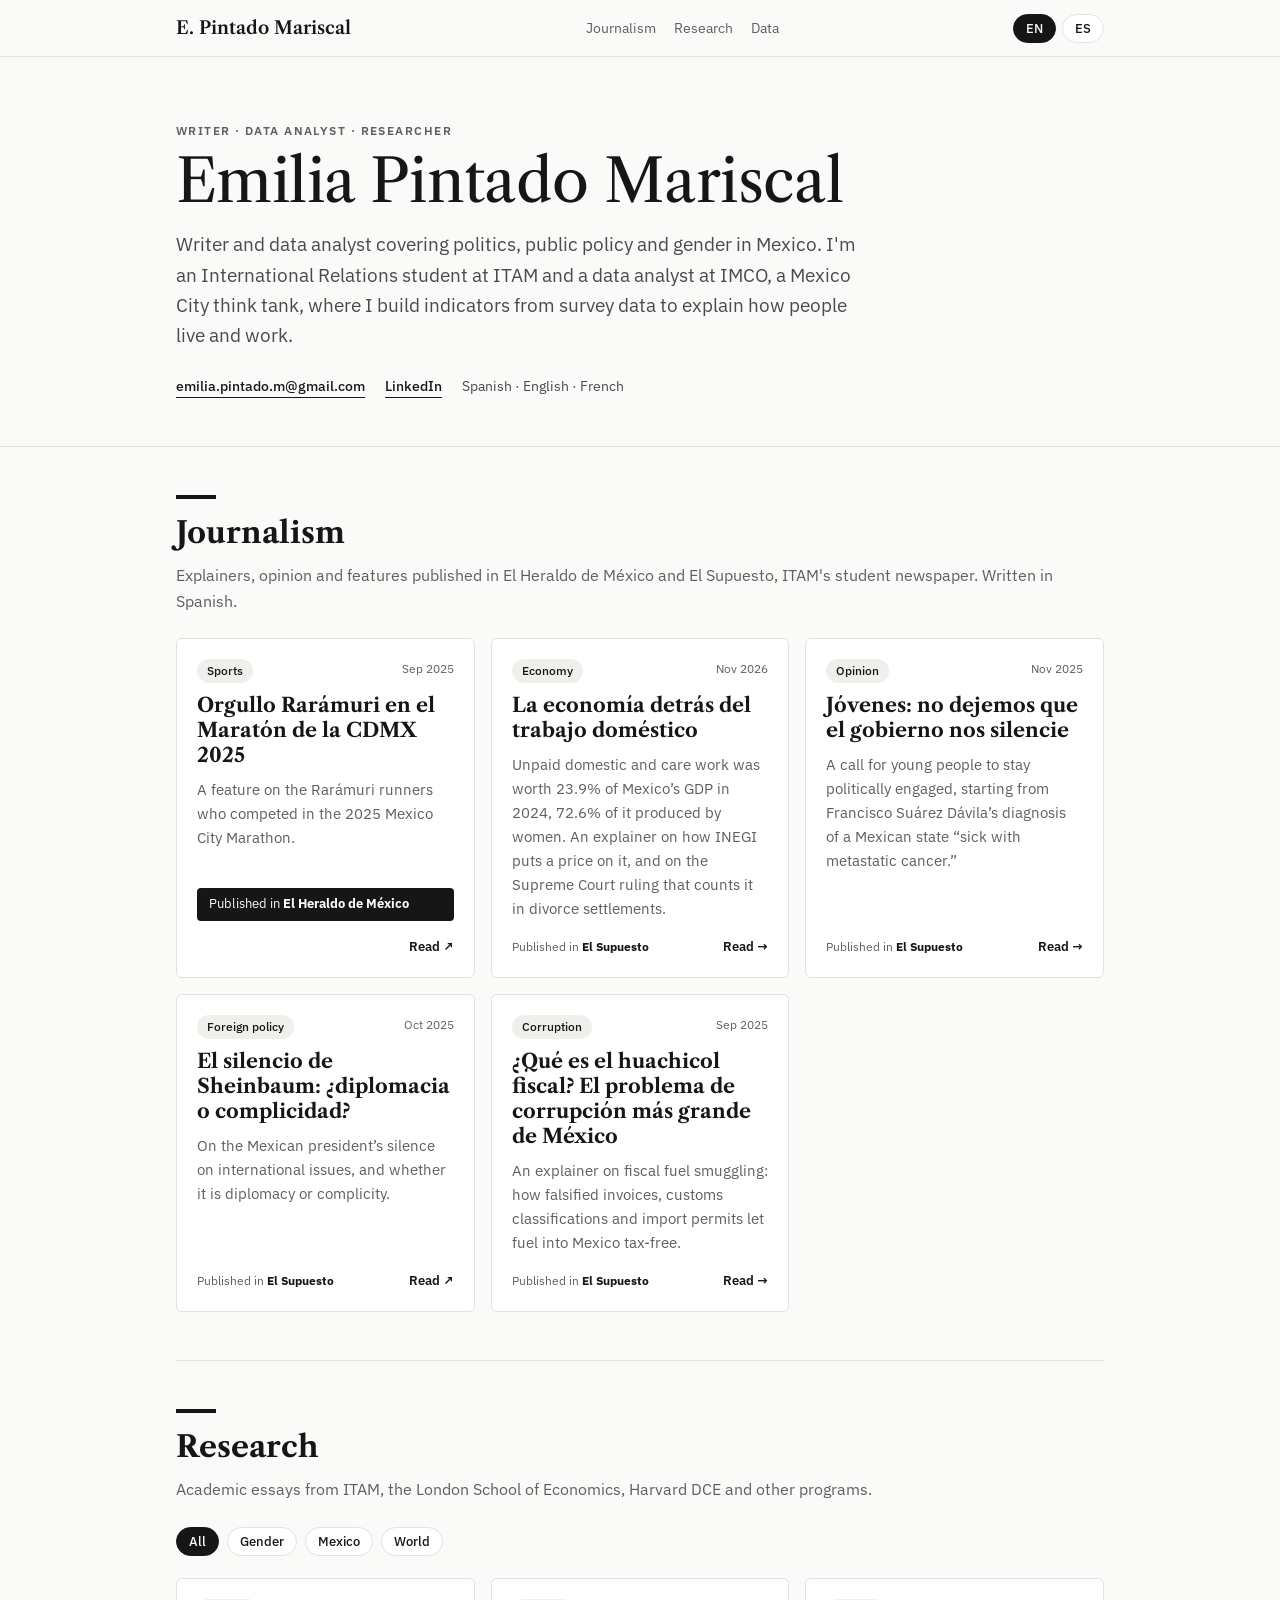
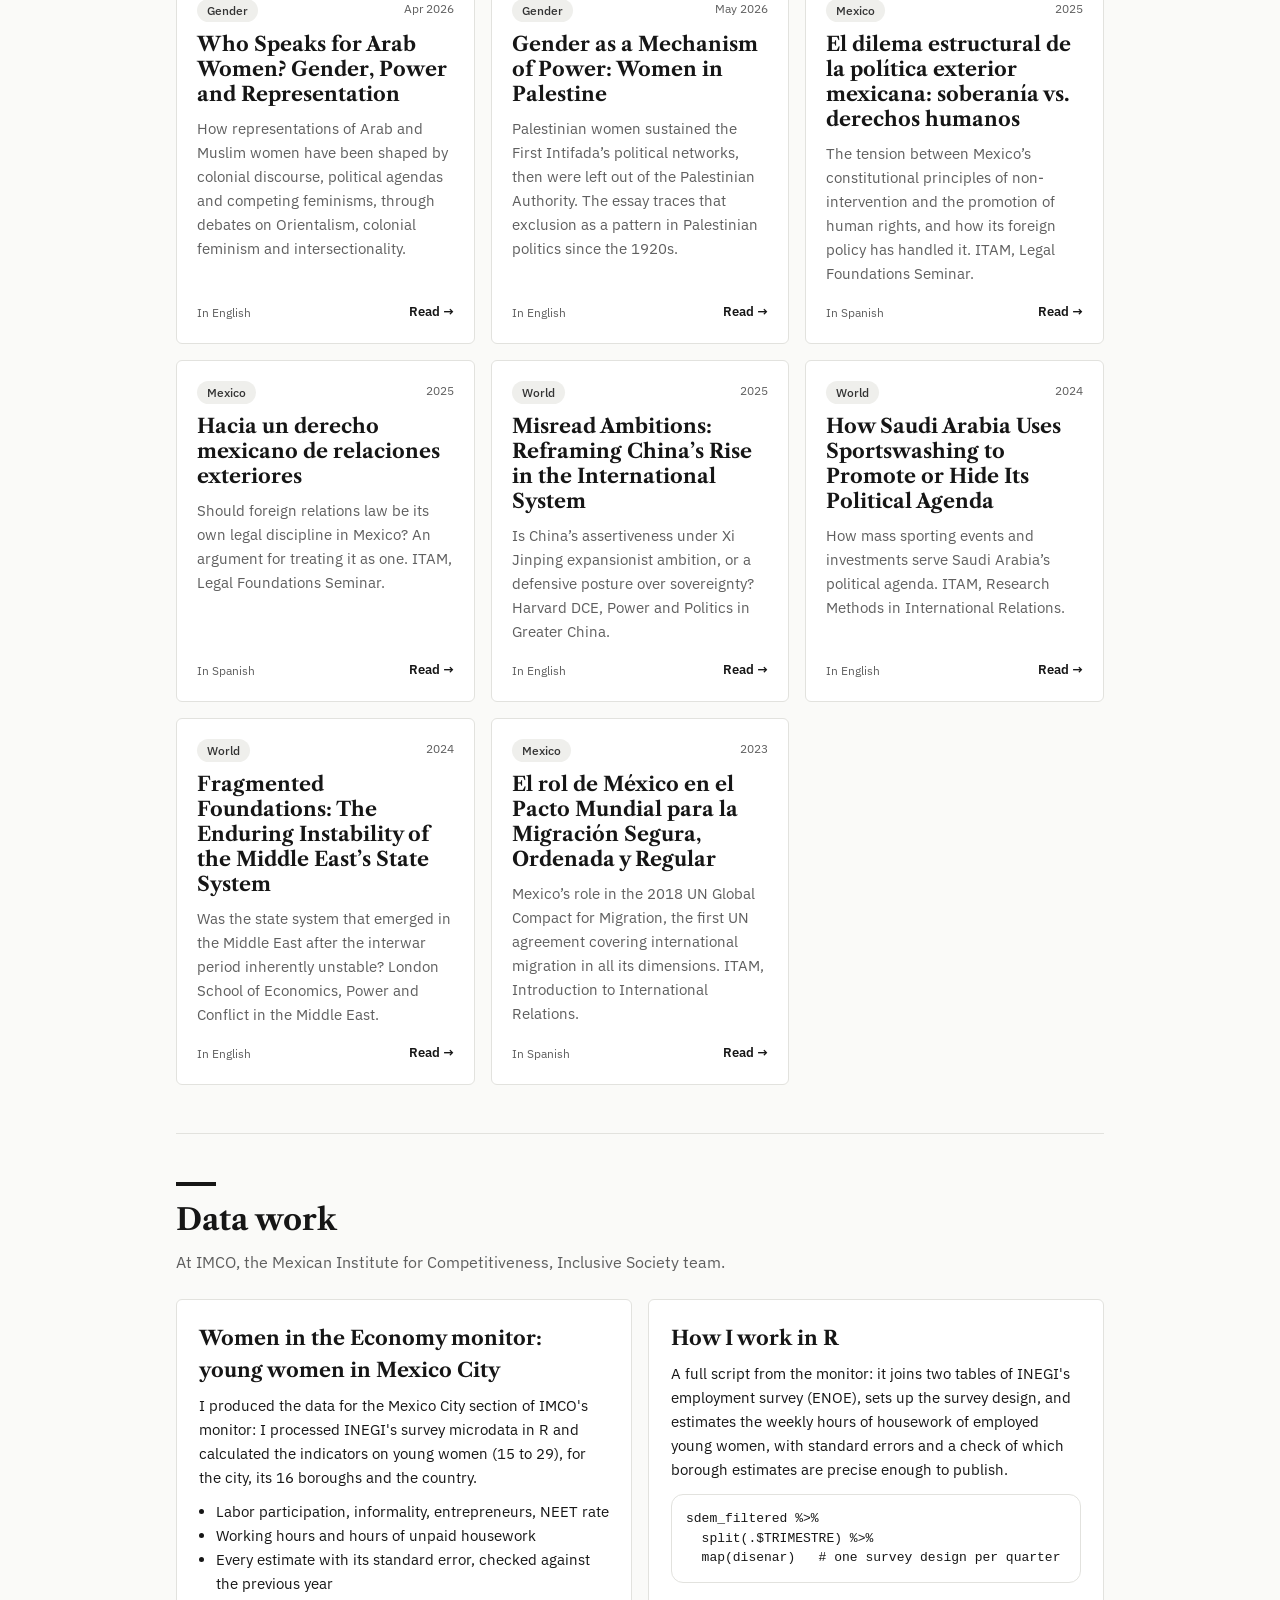
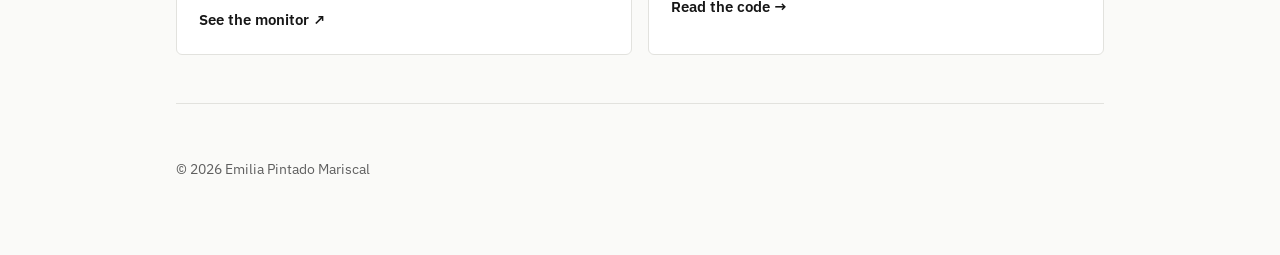
==== index.html @ 29402c15 "Portfolio site: writing, research and data Co-Authored-By: Claude Opus 5.5 <noreply@anthropic.com>" ====
<!doctype html>
<html lang="en">
<head>
<meta charset="utf-8">
<meta name="viewport" content="width=device-width, initial-scale=1">
<title>Emilia Pintado Mariscal</title>
<meta name="description" content="Writing, research and data work by Emilia Pintado Mariscal: politics, public policy, gender and international affairs.">
<link rel="preconnect" href="https://fonts.googleapis.com">
<link rel="preconnect" href="https://fonts.gstatic.com" crossorigin>
<link href="https://fonts.googleapis.com/css2?family=Libre+Caslon+Text:ital,wght@0,400;0,700;1,400&family=IBM+Plex+Sans:wght@400;500;600&family=Source+Serif+4:opsz,wght@8..60,400;8..60,600&display=swap" rel="stylesheet">
<style>
:root{
  --bg:#fafaf8; --surface:#ffffff; --ink:#161616; --muted:#5f5f5f; --line:#e2e2de;
  --accent:#161616; --accent-soft:#efefec; --chip:#efefec; --gold:#5f5f5f;
  --hero:#fafaf8; --hero-ink:#161616; --hero-muted:#4a4a4a;
  --t-gender:#efefec; --t-gender-ink:#333; --t-mexico:#efefec; --t-mexico-ink:#333; --t-world:#efefec; --t-world-ink:#333;
}
@media (prefers-color-scheme: dark){
  :root:not([data-theme="light"]){
    --bg:#121212; --surface:#1b1b1b; --ink:#f0f0ee; --muted:#a8a8a4; --line:#2e2e2e;
    --accent:#f0f0ee; --accent-soft:#262626; --chip:#262626; --gold:#a8a8a4;
    --hero:#121212; --hero-ink:#f0f0ee; --hero-muted:#c4c4c0;
    --t-gender:#262626; --t-gender-ink:#ddd; --t-mexico:#262626; --t-mexico-ink:#ddd; --t-world:#262626; --t-world-ink:#ddd;
  }
}
:root[data-theme="dark"]{
  --bg:#121212; --surface:#1b1b1b; --ink:#f0f0ee; --muted:#a8a8a4; --line:#2e2e2e;
    --accent:#f0f0ee; --accent-soft:#262626; --chip:#262626; --gold:#a8a8a4;
    --hero:#121212; --hero-ink:#f0f0ee; --hero-muted:#c4c4c0;
    --t-gender:#262626; --t-gender-ink:#ddd; --t-mexico:#262626; --t-mexico-ink:#ddd; --t-world:#262626; --t-world-ink:#ddd;
}
*{box-sizing:border-box}
html{scroll-behavior:smooth}
body{margin:0;background:var(--bg);color:var(--ink);font:16px/1.6 "IBM Plex Sans",system-ui,sans-serif;-webkit-font-smoothing:antialiased}
a{color:inherit}
.wrap{max-width:960px;margin:0 auto;padding:0 16px}
header.top{position:sticky;top:0;z-index:5;background:color-mix(in srgb,var(--bg) 92%,transparent);backdrop-filter:blur(8px);border-bottom:1px solid var(--line)}
header.top .wrap{display:flex;align-items:center;justify-content:space-between;gap:12px;height:56px}
.brand{font-family:"Libre Caslon Text",Georgia,serif;font-weight:600;font-size:18px;text-decoration:none}
nav.links{display:flex;gap:18px;font-size:14px}
nav.links a{text-decoration:none;color:var(--muted)}
nav.links a:hover{color:var(--ink)}
.controls{display:flex;gap:6px}
.btn{border:1px solid var(--line);background:var(--surface);color:var(--ink);border-radius:999px;padding:5px 12px;font:500 13px "IBM Plex Sans",sans-serif;cursor:pointer}
.btn[aria-pressed="true"]{background:var(--ink);color:var(--bg);border-color:var(--ink)}
.hero{padding:72px 0 40px}
.eyebrow{text-transform:uppercase;letter-spacing:.12em;font-size:12px;color:var(--accent);font-weight:600}
h1{font-family:"Libre Caslon Text",Georgia,serif;font-weight:400;font-size:clamp(38px,6vw,60px);line-height:1.05;margin:10px 0 16px;letter-spacing:-.01em}
.lede{font-size:19px;color:var(--muted);max-width:680px;margin:0}
.meta{display:flex;flex-wrap:wrap;gap:10px 20px;margin-top:24px;font-size:14px}
.meta a{color:var(--accent);text-decoration:none;font-weight:500}
section{padding:48px 0;border-top:1px solid var(--line)}
section:first-of-type{border-top:0}
h2{font-family:"Libre Caslon Text",Georgia,serif;font-weight:700;font-size:30px;margin:0 0 6px}
.sub{color:var(--muted);margin:0 0 24px}
.filters{display:flex;flex-wrap:wrap;gap:8px;margin-bottom:22px}
.grid{display:grid;grid-template-columns:repeat(auto-fill,minmax(280px,1fr));gap:16px}
.card{background:var(--surface);border:1px solid var(--line);border-radius:6px;padding:20px;display:flex;flex-direction:column;gap:10px;transition:transform .15s,border-color .15s}
.card:hover{border-color:var(--ink)}
.card .top{display:flex;justify-content:space-between;gap:8px;font-size:12px;color:var(--muted)}
.tag{background:var(--chip);border-radius:999px;padding:2px 10px;font-weight:500}
.card h3{font-family:"Libre Caslon Text",Georgia,serif;font-weight:700;font-size:20px;line-height:1.25;margin:0}
.card p{margin:0;color:var(--muted);font-size:15px}
.card .foot{margin-top:auto;display:flex;justify-content:space-between;align-items:center;font-size:13px;padding-top:6px}
.card .foot a{color:var(--accent);font-weight:600;text-decoration:none}
.card .foot a:hover{text-decoration:underline}
.pubbox{margin-top:auto;background:var(--ink);color:var(--bg);padding:6px 12px;border-radius:4px;font-size:13px}
.card .pubbox strong{color:var(--bg)}
.pubbox + .foot{margin-top:0}
.lang{font-size:12px;color:var(--muted)}
.lang strong{color:var(--ink)}
.soon{font-size:13px;color:var(--muted)}
pre.snip{background:var(--surface);border:1px solid var(--line);border-radius:12px;padding:14px;overflow-x:auto;font:13px/1.5 ui-monospace,Menlo,monospace;margin:12px 0 0}
.panel a{color:var(--accent);font-weight:600;text-decoration:none}
.panel ul{margin:10px 0 0;padding-left:1.1em;font-size:15px}
.data{display:grid;grid-template-columns:1fr 1fr;gap:16px}
.panel{background:var(--surface);border:1px solid var(--line);border-radius:6px;padding:22px}
.panel h3{font-family:"Libre Caslon Text",Georgia,serif;margin:0 0 8px;font-size:20px}
.panel p{margin:0;font-size:15px}
footer{padding:40px 0 60px;border-top:1px solid var(--line);color:var(--muted);font-size:14px}
.heroband{background:var(--hero);color:var(--hero-ink);border-bottom:1px solid var(--line)}
.heroband .hero{padding:64px 0 48px}
.heroband .eyebrow{color:var(--gold)}
.heroband .lede{color:var(--hero-muted)}
.heroband .meta a{color:var(--hero-ink);border-bottom:1px solid var(--ink)}
.heroband .meta span{color:var(--hero-muted)}
h2{position:relative;padding-top:14px}
h2::before{content:"";position:absolute;top:0;left:0;width:40px;height:4px;background:var(--accent)}
.tag.gender{background:var(--t-gender);color:var(--t-gender-ink)}
.tag.mexico{background:var(--t-mexico);color:var(--t-mexico-ink)}
.tag.world{background:var(--t-world);color:var(--t-world-ink)}
.tag.press{background:var(--accent-soft);color:var(--accent)}
.card .foot a{color:var(--accent)}
@media (max-width:700px){[hidden]{display:none!important}
@media (max-width:700px){
  nav.links{display:none}
  .data{grid-template-columns:1fr}
  .hero{padding:48px 0 28px}
}
</style>
</head>
<body>
<header class="top">
  <div class="wrap">
    <a class="brand" href="#">E. Pintado Mariscal</a>
    <nav class="links">
      <a href="#journalism" data-en="Journalism" data-es="Periodismo">Journalism</a>
      <a href="#research" data-en="Research" data-es="Investigación">Research</a>
      <a href="#data" data-en="Data" data-es="Datos">Data</a>
    </nav>
    <div class="controls" role="group" aria-label="Language">
      <button class="btn" data-set-lang="en" aria-pressed="true">EN</button>
      <button class="btn" data-set-lang="es" aria-pressed="false">ES</button>
    </div>
  </div>
</header>

<div class="heroband"><div class="wrap">
  <div class="hero">
    <div class="eyebrow" data-en="Writer · Data analyst · Researcher" data-es="Escritora · Analista de datos · Investigadora">Writer · Data analyst · Researcher</div>
    <h1>Emilia Pintado Mariscal</h1>
    <p class="lede" data-en="Writer and data analyst covering politics, public policy and gender in Mexico. I'm an International Relations student at ITAM and a data analyst at IMCO, a Mexico City think tank, where I build indicators from survey data to explain how people live and work." data-es="Escritora y analista de datos. Escribo sobre política, políticas públicas y género en México. Estudio Relaciones Internacionales en el ITAM y soy analista de datos en el IMCO, un think tank en la Ciudad de México, donde construyo indicadores con datos de encuestas para explicar cómo vive y trabaja la gente.">Writer and data analyst covering politics, public policy and gender in Mexico. I'm an International Relations student at ITAM and a data analyst at IMCO, a Mexico City think tank, where I build indicators from survey data to explain how people live and work.</p>
    <div class="meta">
      <a href="mailto:emilia.pintado.m@gmail.com">emilia.pintado.m@gmail.com</a>
      <a href="https://www.linkedin.com/in/emilia-pintado-mariscal-480bb62b3/" target="_blank" rel="noopener">LinkedIn</a>
      <span data-en="Spanish · English · French" data-es="Español · Inglés · Francés">Spanish · English · French</span>
    </div>
  </div>

</div></div>
<main class="wrap">
  <section id="journalism">
    <h2 data-en="Journalism" data-es="Periodismo">Journalism</h2>
    <p class="sub" data-en="Explainers, opinion and features published in El Heraldo de México and El Supuesto, ITAM's student newspaper. Written in Spanish." data-es="Explicativos, opinión y crónicas publicados en El Heraldo de México y en El Supuesto, el periódico estudiantil del ITAM.">Explainers, opinion and features published in El Heraldo de México and El Supuesto, ITAM's student newspaper. Written in Spanish.</p>
    <div class="grid" id="journalism-grid"></div>
  </section>

  <section id="research">
    <h2 data-en="Research" data-es="Investigación">Research</h2>
    <p class="sub" data-en="Academic essays from ITAM, the London School of Economics, Harvard DCE and other programs." data-es="Ensayos académicos del ITAM, la London School of Economics, Harvard DCE y otros programas.">Academic essays from ITAM, the London School of Economics, Harvard DCE and other programs.</p>
    <div class="filters" id="filters"></div>
    <div class="grid" id="research-grid"></div>
  </section>

  <section id="data">
    <h2 data-en="Data work" data-es="Trabajo con datos">Data work</h2>
    <p class="sub" data-en="At IMCO, the Mexican Institute for Competitiveness, Inclusive Society team." data-es="En el equipo de Sociedad Incluyente del IMCO, el Instituto Mexicano para la Competitividad.">At IMCO, the Mexican Institute for Competitiveness, Inclusive Society team.</p>
    <div class="data">
      <div class="panel">
        <h3 data-en="Women in the Economy monitor: young women in Mexico City" data-es="Monitor Mujeres en la economía: mujeres jóvenes en la CDMX">Women in the Economy monitor: young women in Mexico City</h3>
        <p data-en="I produced the data for the Mexico City section of IMCO's monitor: I processed INEGI's survey microdata in R and calculated the indicators on young women (15 to 29), for the city, its 16 boroughs and the country."
           data-es="Generé los datos de la sección de la CDMX del monitor del IMCO: procesé en R los microdatos de encuestas del INEGI y calculé los indicadores sobre mujeres jóvenes (15 a 29 años) para la ciudad, sus 16 alcaldías y el país.">I produced the data for the Mexico City section of IMCO's monitor: I processed INEGI's survey microdata in R and calculated the indicators on young women (15 to 29), for the city, its 16 boroughs and the country.</p>
        <ul>
          <li data-en="Labor participation, informality, entrepreneurs, NEET rate" data-es="Participación laboral, informalidad, emprendedoras, ninis">Labor participation, informality, entrepreneurs, NEET rate</li>
          <li data-en="Working hours and hours of unpaid housework" data-es="Horas de trabajo y horas de quehaceres no remunerados">Working hours and hours of unpaid housework</li>
          <li data-en="Every estimate with its standard error, checked against the previous year" data-es="Cada estimación con su error estándar, revisada contra el año anterior">Every estimate with its standard error, checked against the previous year</li>
        </ul>
        <p style="margin-top:12px"><a href="https://imco.org.mx/monitor/mujeres-en-la-economia/?tab=cdmx" target="_blank" rel="noopener" data-en="See the monitor ↗" data-es="Ver el monitor ↗">See the monitor ↗</a></p>
      </div>
      <div class="panel">
        <h3 data-en="How I work in R" data-es="Cómo trabajo en R">How I work in R</h3>
        <p data-en="A full script from the monitor: it joins two tables of INEGI's employment survey (ENOE), sets up the survey design, and estimates the weekly hours of housework of employed young women, with standard errors and a check of which borough estimates are precise enough to publish."
           data-es="Un script completo del monitor: une dos tablas de la ENOE del INEGI, arma el diseño muestral y estima las horas a la semana de quehaceres de las mujeres jóvenes ocupadas, con errores estándar y una revisión de qué estimaciones por alcaldía son publicables.">A full script from the monitor: it joins two tables of INEGI's employment survey (ENOE), sets up the survey design, and estimates the weekly hours of housework of employed young women, with standard errors and a check of which borough estimates are precise enough to publish.</p>
<pre class="snip">sdem_filtered %&gt;%
  split(.$TRIMESTRE) %&gt;%
  map(disenar)   # one survey design per quarter</pre>
        <p style="margin-top:12px"><a href="code/horas-quehaceres.html" data-en="Read the code →" data-es="Ver el código →">Read the code →</a></p>
      </div>
    </div>
  </section>

  <footer>
    <p>© 2026 Emilia Pintado Mariscal</p>
  </footer>
</main>

<script>
// Each piece opens its own page under writing/, unless it only lives on an outside site (external).
const ES = 'https://blog.elsupuesto.com';

const journalism = [
  {title:'Orgullo Rarámuri en el Maratón de la CDMX 2025', date:'2025-09', url:'https://heraldodemexico.com.mx/tendencias/2025/9/12/orgullo-raramuri-en-el-maraton-de-la-cdmx-2025-729632.html', outlet:'El Heraldo de México', highlight:true, external:true, tag:{en:'Sports',es:'Deportes'},
   en:'A feature on the Rarámuri runners who competed in the 2025 Mexico City Marathon.',
   es:'Una crónica sobre los corredores rarámuri que participaron en el Maratón de la Ciudad de México 2025.'},
  {title:'La economía detrás del trabajo doméstico', date:'2026-11', url:'writing/economia-trabajo-domestico.html', outlet:'El Supuesto', tag:{en:'Economy',es:'Economía'},
   en:'Unpaid domestic and care work was worth 23.9% of Mexico’s GDP in 2024, 72.6% of it produced by women. An explainer on how INEGI puts a price on it, and on the Supreme Court ruling that counts it in divorce settlements.',
   es:'El trabajo doméstico y de cuidados no remunerado equivalió al 23.9% del PIB en 2024, y las mujeres generaron el 72.6%. Un explicativo sobre cómo lo valora el INEGI y sobre el criterio de la Suprema Corte que lo cuenta en los divorcios.'},
  {title:'Jóvenes: no dejemos que el gobierno nos silencie', date:'2025-11', url:'writing/jovenes-no-dejemos-que-nos-silencien.html', outlet:'El Supuesto', tag:{en:'Opinion',es:'Opinión'},
   en:'A call for young people to stay politically engaged, starting from Francisco Suárez Dávila’s diagnosis of a Mexican state “sick with metastatic cancer.”',
   es:'Un llamado a que los jóvenes sigan participando en la vida política, a partir del diagnóstico de Francisco Suárez Dávila sobre un Estado mexicano “con cáncer con metástasis extendida”.'},
  {title:'El silencio de Sheinbaum: ¿diplomacia o complicidad?', date:'2025-10', url:ES+'/nacional/2025/10/el-silencio-de-sheinbaum-diplomacia-o-complicidad/', outlet:'El Supuesto', external:true, tag:{en:'Foreign policy',es:'Política exterior'},
   en:'On the Mexican president’s silence on international issues, and whether it is diplomacy or complicity.',
   es:'Sobre el silencio de la presidenta ante temas internacionales: ¿diplomacia o complicidad?'},
  {title:'¿Qué es el huachicol fiscal? El problema de corrupción más grande de México', date:'2025-09', url:'writing/huachicol-fiscal.html', outlet:'El Supuesto', tag:{en:'Corruption',es:'Corrupción'},
   en:'An explainer on fiscal fuel smuggling: how falsified invoices, customs classifications and import permits let fuel into Mexico tax-free.',
   es:'Un explicativo sobre el huachicol fiscal: cómo facturas, clasificaciones aduaneras y permisos de importación manipulados meten combustible al país sin pagar impuestos.'},
];

const research = [
  {title:'Who Speaks for Arab Women? Gender, Power and Representation', date:'2026-04', lang:'EN', url:'writing/gender-politics-arab-world.html', cat:'gender',
   en:'How representations of Arab and Muslim women have been shaped by colonial discourse, political agendas and competing feminisms, through debates on Orientalism, colonial feminism and intersectionality.',
   es:'Cómo las representaciones de las mujeres árabes y musulmanas han sido moldeadas por el discurso colonial, agendas políticas y feminismos en disputa, a través de los debates sobre orientalismo, feminismo colonial e interseccionalidad.'},
  {title:'Gender as a Mechanism of Power: Women in Palestine', date:'2026-05', lang:'EN', url:'writing/gender-power-women-palestine.html', cat:'gender',
   en:'Palestinian women sustained the First Intifada’s political networks, then were left out of the Palestinian Authority. The essay traces that exclusion as a pattern in Palestinian politics since the 1920s.',
   es:'Las mujeres palestinas sostuvieron las redes políticas de la Primera Intifada y luego quedaron fuera de la Autoridad Palestina. El ensayo rastrea esa exclusión como un patrón en la política palestina desde los años veinte.'},
  {title:'El dilema estructural de la política exterior mexicana: soberanía vs. derechos humanos', date:'2025', lang:'ES', url:'writing/dilema-politica-exterior-mexicana.html', cat:'mexico',
   en:'The tension between Mexico’s constitutional principles of non-intervention and the promotion of human rights, and how its foreign policy has handled it. ITAM, Legal Foundations Seminar.',
   es:'La tensión entre los principios constitucionales de no intervención y de promoción de los derechos humanos, y cómo la ha resuelto la política exterior mexicana. ITAM, Seminario de Fundamentos Jurídicos.'},
  {title:'Hacia un derecho mexicano de relaciones exteriores', date:'2025', lang:'ES', url:'writing/derecho-relaciones-exteriores.html', cat:'mexico',
   en:'Should foreign relations law be its own legal discipline in Mexico? An argument for treating it as one. ITAM, Legal Foundations Seminar.',
   es:'¿Debe el derecho de las relaciones exteriores ser una disciplina jurídica autónoma en México? ITAM, Seminario de Fundamentos Jurídicos.'},
  {title:'Misread Ambitions: Reframing China’s Rise in the International System', date:'2025', lang:'EN', url:'writing/misread-ambitions-china.html', cat:'world',
   en:'Is China’s assertiveness under Xi Jinping expansionist ambition, or a defensive posture over sovereignty? Harvard DCE, Power and Politics in Greater China.',
   es:'¿La firmeza de China bajo Xi Jinping es ambición expansionista o una postura defensiva de su soberanía? Harvard DCE, Power and Politics in Greater China.'},
  {title:'How Saudi Arabia Uses Sportswashing to Promote or Hide Its Political Agenda', date:'2024', lang:'EN', url:'writing/saudi-arabia-sportswashing.html', cat:'world',
   en:'How mass sporting events and investments serve Saudi Arabia’s political agenda. ITAM, Research Methods in International Relations.',
   es:'Cómo los grandes eventos deportivos y las inversiones sirven a la agenda política de Arabia Saudita. ITAM, Métodos de Investigación en Relaciones Internacionales.'},
  {title:'Fragmented Foundations: The Enduring Instability of the Middle East’s State System', date:'2024', lang:'EN', url:'writing/fragmented-foundations-middle-east.html', cat:'world',
   en:'Was the state system that emerged in the Middle East after the interwar period inherently unstable? London School of Economics, Power and Conflict in the Middle East.',
   es:'¿Era inestable desde su origen el sistema de Estados que surgió en Medio Oriente tras el periodo de entreguerras? London School of Economics, Power and Conflict in the Middle East.'},
  {title:'El rol de México en el Pacto Mundial para la Migración Segura, Ordenada y Regular', date:'2023', lang:'ES', url:'writing/mexico-pacto-mundial-migracion.html', cat:'mexico',
   en:'Mexico’s role in the 2018 UN Global Compact for Migration, the first UN agreement covering international migration in all its dimensions. ITAM, Introduction to International Relations.',
   es:'El papel de México en el Pacto Mundial para la Migración de la ONU de 2018, el primer acuerdo que aborda la migración internacional en todas sus dimensiones. ITAM, Introducción a las Relaciones Internacionales.'},
];

const cats = {all:{en:'All',es:'Todo'}, gender:{en:'Gender',es:'Género'}, mexico:{en:'Mexico',es:'México'}, world:{en:'World',es:'Mundo'}};
const months = {en:['Jan','Feb','Mar','Apr','May','Jun','Jul','Aug','Sep','Oct','Nov','Dec'], es:['ene','feb','mar','abr','may','jun','jul','ago','sep','oct','nov','dic']};
const ui = {read:{en:'Read →',es:'Leer →'}, readAt:{en:'Read',es:'Leer'}, soon:{en:'Coming soon',es:'Próximamente'}, pubIn:{en:'Published in',es:'Publicado en'}, featured:{en:'Published in',es:'Publicado en'}, on:{en:'on',es:'en'}, inES:{en:'In Spanish',es:'En español'}, inEN:{en:'In English',es:'En inglés'}};

let lang = 'en', cat = 'all';
try { const saved = localStorage.getItem('lang'); if (saved === 'es' || saved === 'en') lang = saved; } catch (e) {}

const fmt = d => { const [y,m] = d.split('-'); return m ? `${months[lang][+m-1]} ${y}` : y; };
const esc = s => s.replace(/[&<>"]/g, c => ({'&':'&amp;','<':'&lt;','>':'&gt;','"':'&quot;'}[c]));

function card(p, label){
  const langNote = p.highlight ? '' : p.outlet ? `${ui.pubIn[lang]} <strong>${esc(p.outlet)}</strong>`
    : p.lang ? (p.lang === 'ES' ? ui.inES[lang] : ui.inEN[lang]) : '';
  const link = !p.url ? `<span class="soon">${ui.soon[lang]}</span>`
    : p.external ? `<a href="${p.url}" target="_blank" rel="noopener">${ui.readAt[lang]} ↗</a>`
    : `<a href="${p.url}">${ui.read[lang]}</a>`;
  return `<article class="card">
    <div class="top"><span class="tag ${p.cat || 'press'}">${esc(label)}</span><span>${fmt(p.date)}</span></div>
    <h3>${esc(p.title)}</h3>
    <p>${esc(p[lang])}</p>
    ${p.highlight ? `<div class="pubbox">${ui.pubIn[lang]} <strong>${esc(p.outlet)}</strong></div>` : ''}
    <div class="foot"><span class="lang">${langNote}</span>${link}</div>
  </article>`;
}

function render(){
  document.documentElement.lang = lang;
  document.querySelectorAll('[data-en]').forEach(el => { el.textContent = el.dataset[lang]; });
  document.querySelectorAll('[data-set-lang]').forEach(b => b.setAttribute('aria-pressed', b.dataset.setLang === lang));
  document.getElementById('journalism-grid').innerHTML = journalism.map(p => card(p, p.tag[lang])).join('');
  document.getElementById('filters').innerHTML = Object.entries(cats).map(([k,v]) =>
    `<button class="btn" data-cat="${k}" aria-pressed="${k===cat}">${v[lang]}</button>`).join('');
  document.getElementById('research-grid').innerHTML = research.filter(p => cat === 'all' || p.cat === cat)
    .map(p => card(p, cats[p.cat][lang])).join('');
}

document.addEventListener('click', e => {
  const l = e.target.closest('[data-set-lang]');
  if (l) { lang = l.dataset.setLang; try { localStorage.setItem('lang', lang); } catch (err) {} render(); }
  const c = e.target.closest('[data-cat]');
  if (c) { cat = c.dataset.cat; render(); }
});
render();
</script>
</body>
</html>
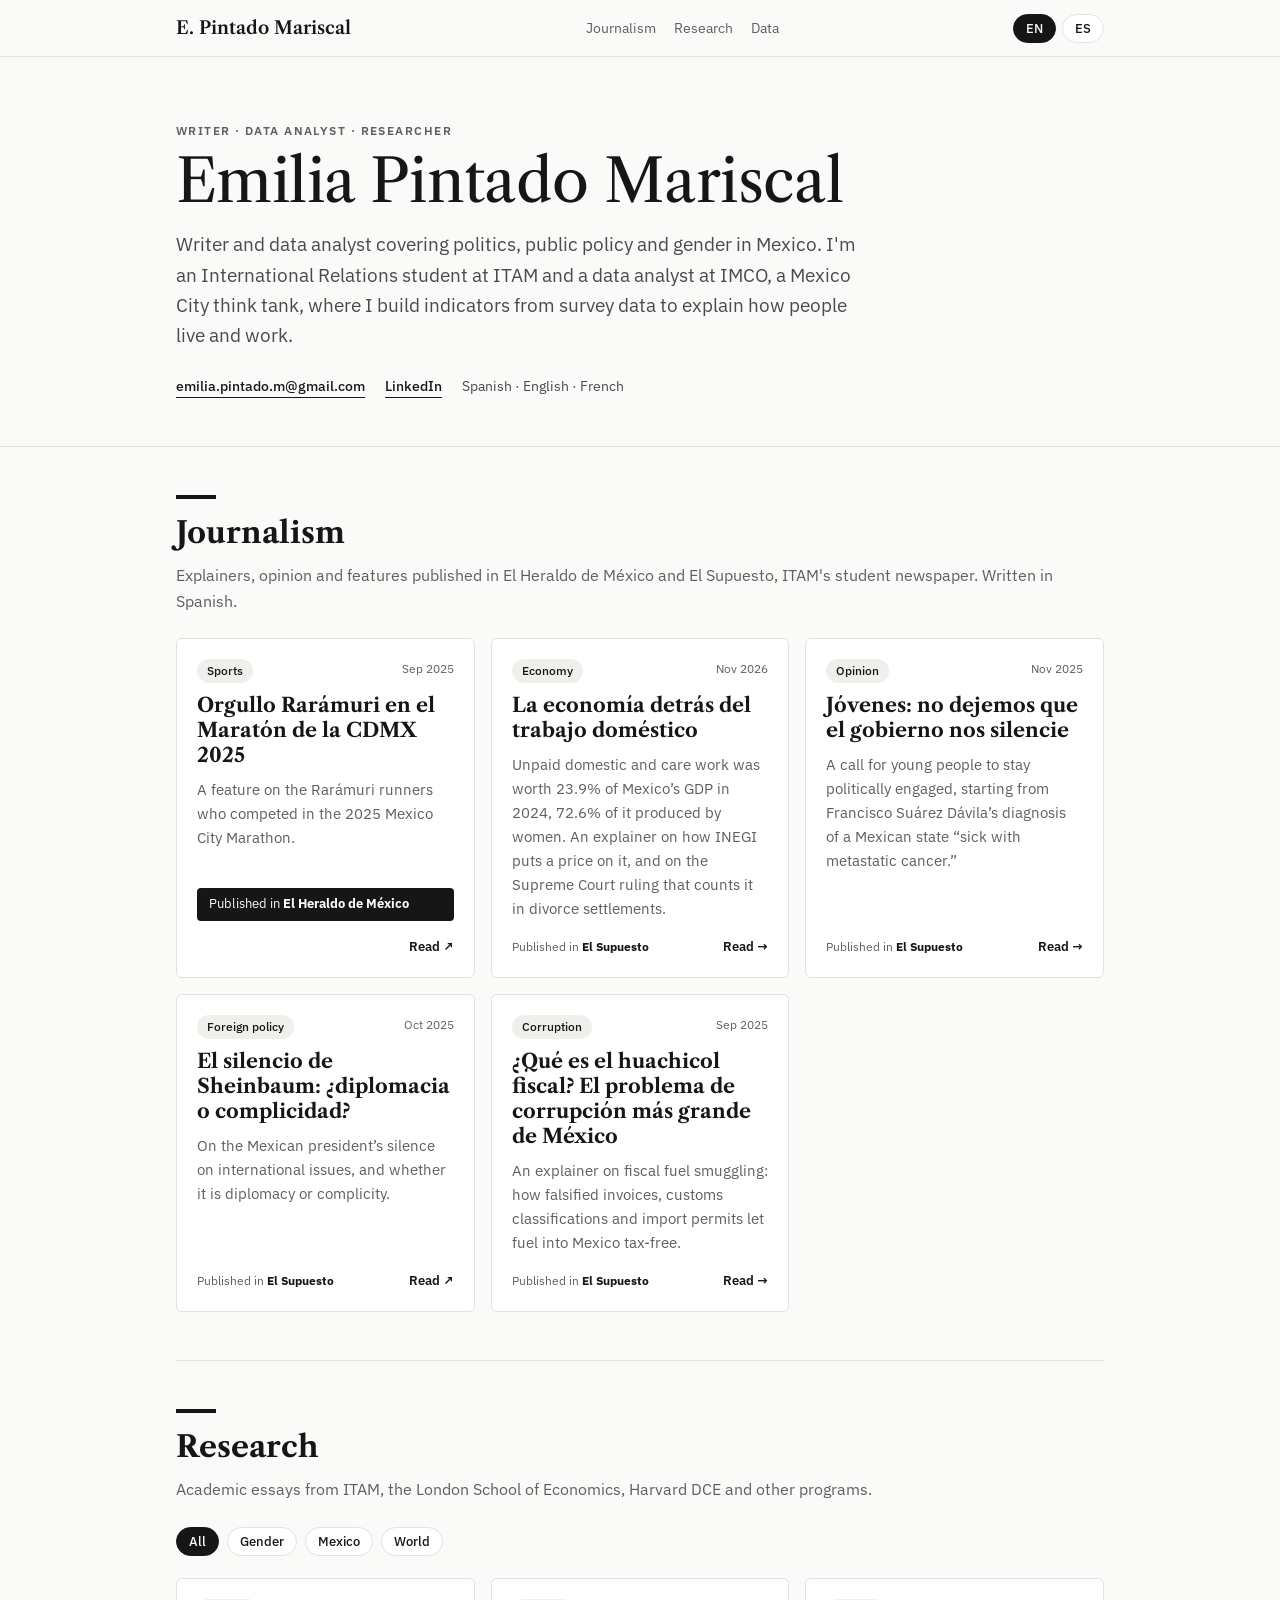
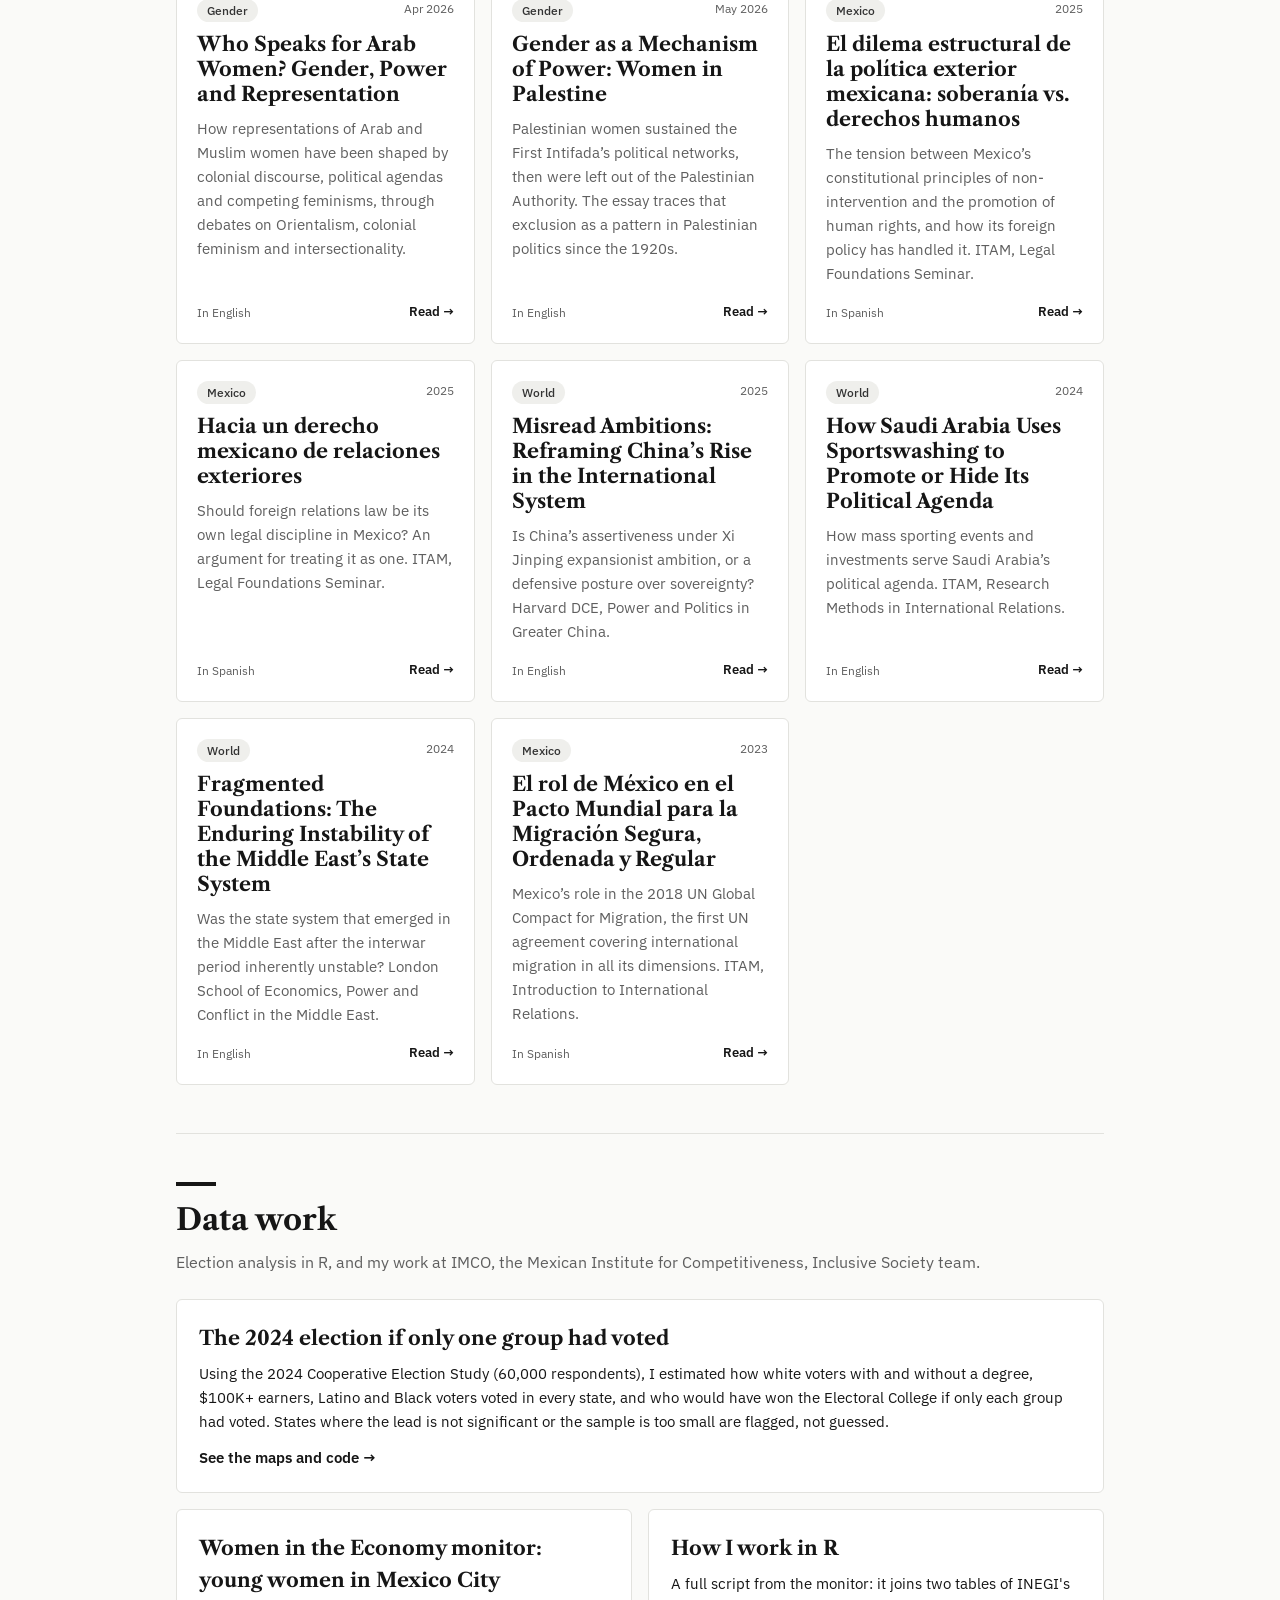
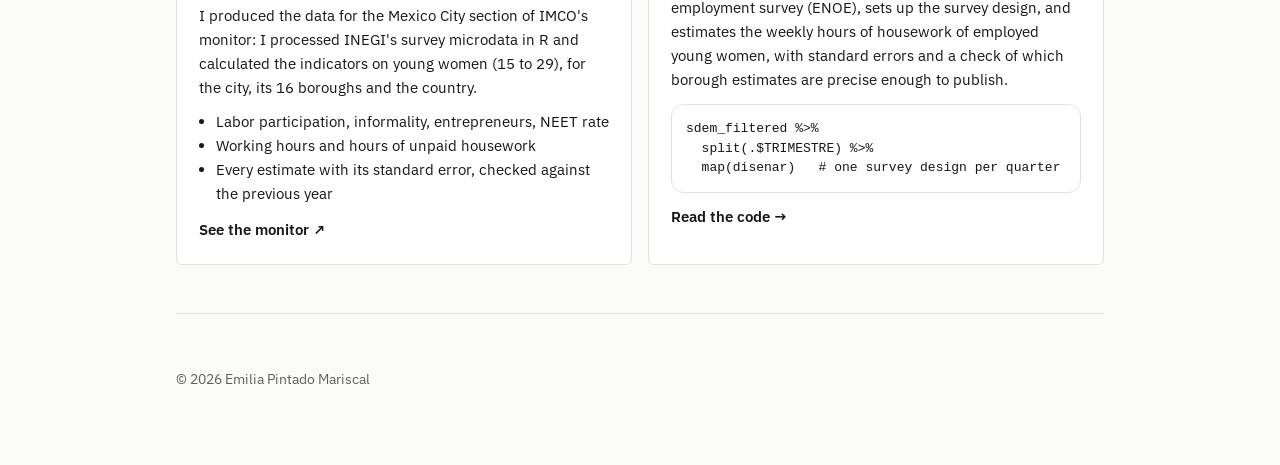
==== commit 94b53c99: "Link election analysis from data section" ====
--- a/index.html
+++ b/index.html
@@ -74,6 +74,7 @@
 .panel a{color:var(--accent);font-weight:600;text-decoration:none}
 .panel ul{margin:10px 0 0;padding-left:1.1em;font-size:15px}
 .data{display:grid;grid-template-columns:1fr 1fr;gap:16px}
+.data .panel.wide{grid-column:1/-1}
 .panel{background:var(--surface);border:1px solid var(--line);border-radius:6px;padding:22px}
 .panel h3{font-family:"Libre Caslon Text",Georgia,serif;margin:0 0 8px;font-size:20px}
 .panel p{margin:0;font-size:15px}
@@ -144,8 +145,14 @@
 
   <section id="data">
     <h2 data-en="Data work" data-es="Trabajo con datos">Data work</h2>
-    <p class="sub" data-en="At IMCO, the Mexican Institute for Competitiveness, Inclusive Society team." data-es="En el equipo de Sociedad Incluyente del IMCO, el Instituto Mexicano para la Competitividad.">At IMCO, the Mexican Institute for Competitiveness, Inclusive Society team.</p>
+    <p class="sub" data-en="Election analysis in R, and my work at IMCO, the Mexican Institute for Competitiveness, Inclusive Society team." data-es="Análisis electoral en R y mi trabajo en el equipo de Sociedad Incluyente del IMCO, el Instituto Mexicano para la Competitividad.">Election analysis in R, and my work at IMCO, the Mexican Institute for Competitiveness, Inclusive Society team.</p>
     <div class="data">
+      <div class="panel wide">
+        <h3 data-en="The 2024 election if only one group had voted" data-es="La elección de 2024 si solo hubiera votado un grupo">The 2024 election if only one group had voted</h3>
+        <p data-en="Using the 2024 Cooperative Election Study (60,000 respondents), I estimated how white voters with and without a degree, $100K+ earners, Latino and Black voters voted in every state, and who would have won the Electoral College if only each group had voted. States where the lead is not significant or the sample is too small are flagged, not guessed."
+           data-es="Con el Cooperative Election Study 2024 (60,000 entrevistas) estimé cómo votaron en cada estado los votantes blancos con y sin título, quienes ganan más de $100k, latinos y negros, y quién habría ganado el Colegio Electoral si solo votara cada grupo. Los estados con ventaja no significativa o muestra muy chica se marcan, no se adivinan.">Using the 2024 Cooperative Election Study (60,000 respondents), I estimated how white voters with and without a degree, $100K+ earners, Latino and Black voters voted in every state, and who would have won the Electoral College if only each group had voted. States where the lead is not significant or the sample is too small are flagged, not guessed.</p>
+        <p style="margin-top:12px"><a href="code/if-only-2024.html" data-en="See the maps and code →" data-es="Ver los mapas y el código →">See the maps and code →</a></p>
+      </div>
       <div class="panel">
         <h3 data-en="Women in the Economy monitor: young women in Mexico City" data-es="Monitor Mujeres en la economía: mujeres jóvenes en la CDMX">Women in the Economy monitor: young women in Mexico City</h3>
         <p data-en="I produced the data for the Mexico City section of IMCO's monitor: I processed INEGI's survey microdata in R and calculated the indicators on young women (15 to 29), for the city, its 16 boroughs and the country."
